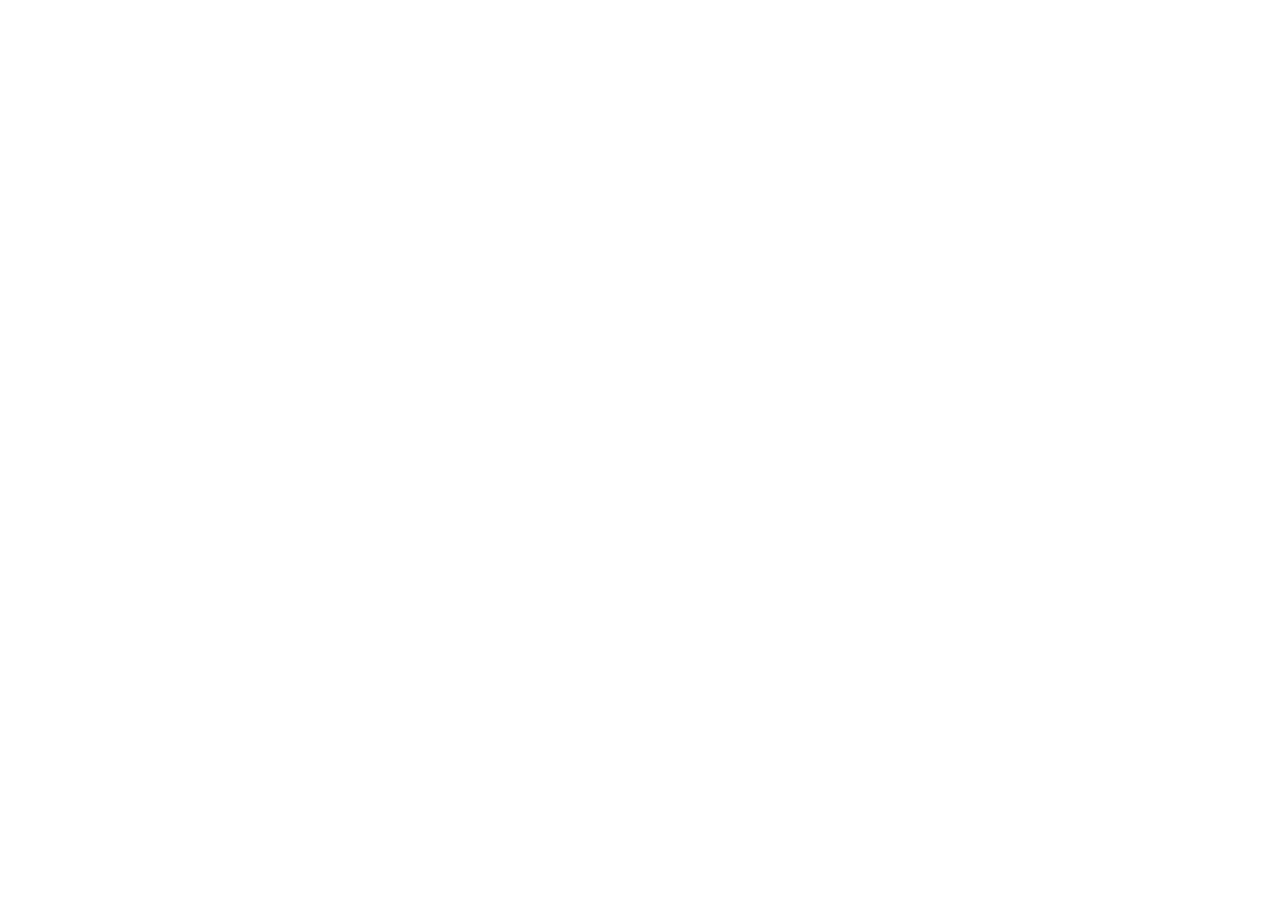
==== index.html @ 92e0805d "web protfolio" ====
<!DOCTYPE html>
<html lang="en">
<head>
    <meta charset="UTF-8">
    <meta name="viewport" content="width=device-width, initial-scale=1.0">
    <title>Web Devoloper Protfolio</title>
</head>
<body>
    <header>

    </header>

    
    <main>

    </main>

    
    <footer>

    </footer>
</body>
</html>
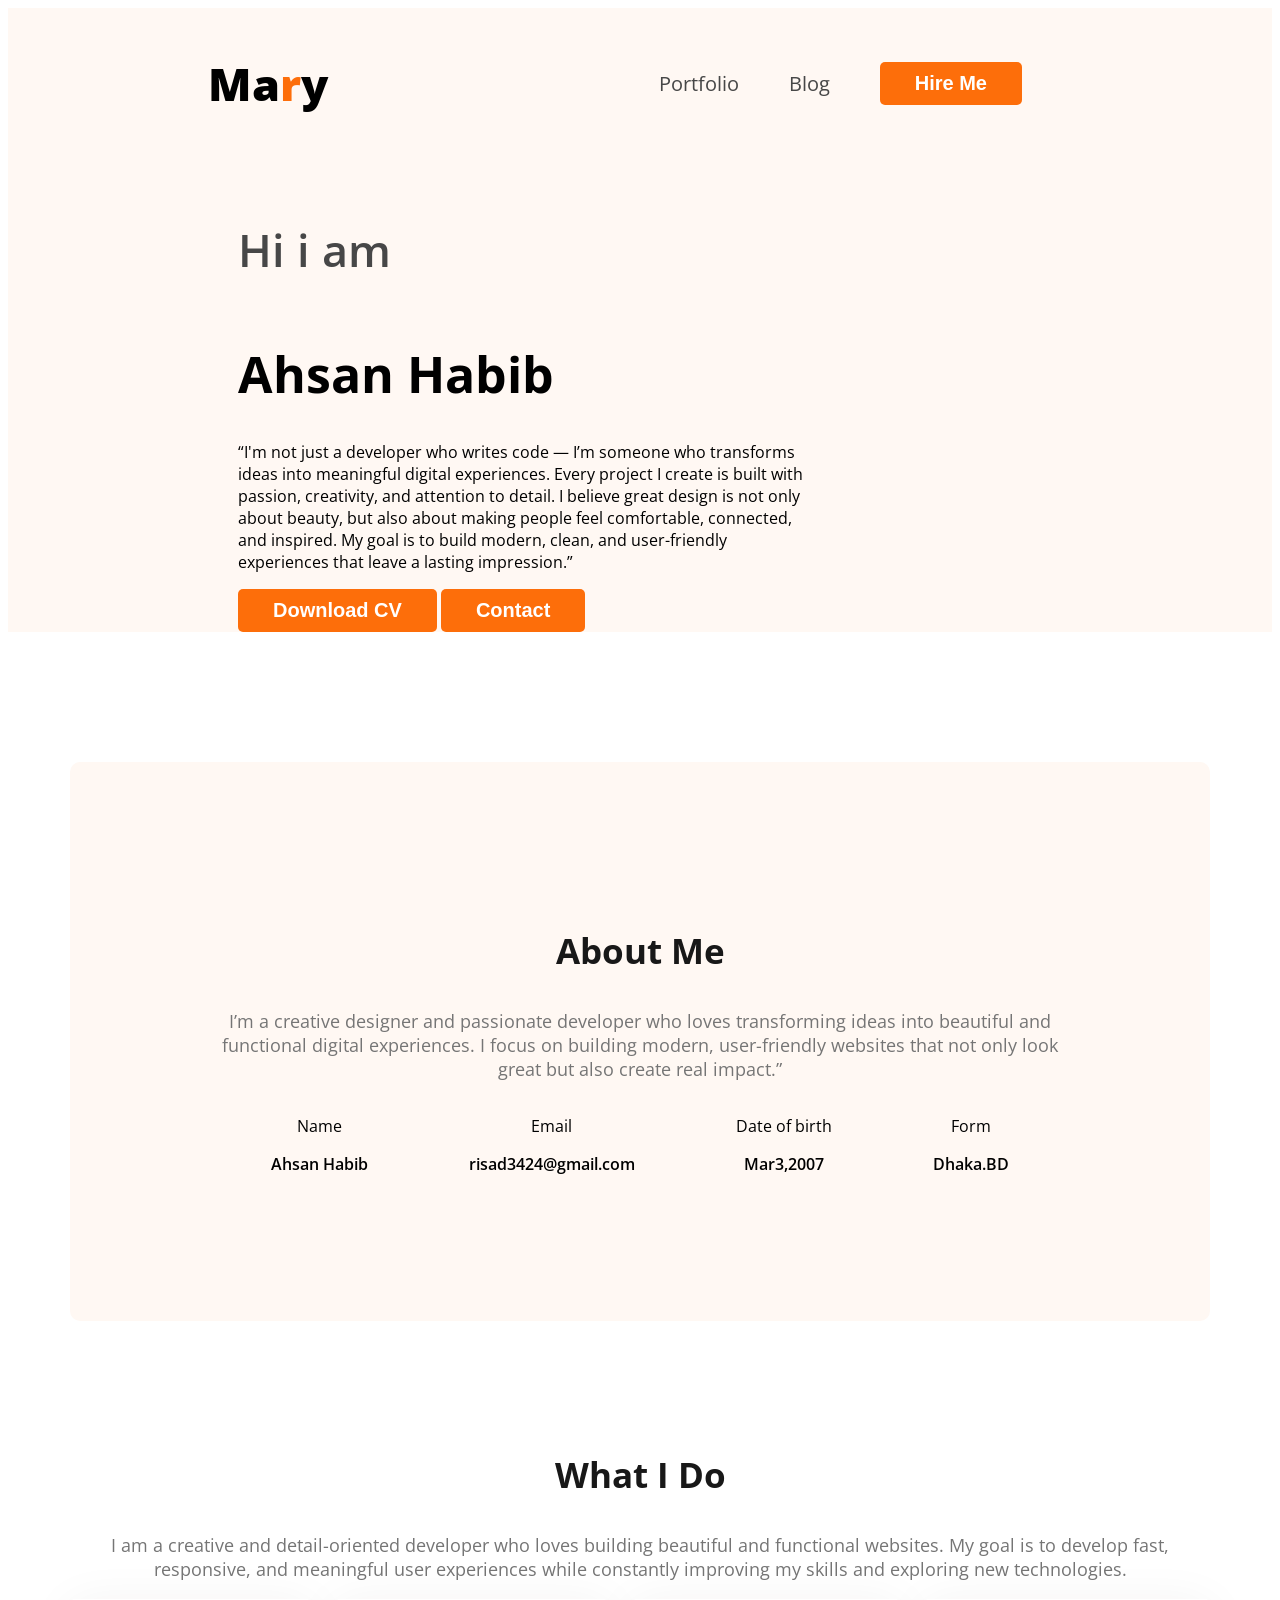
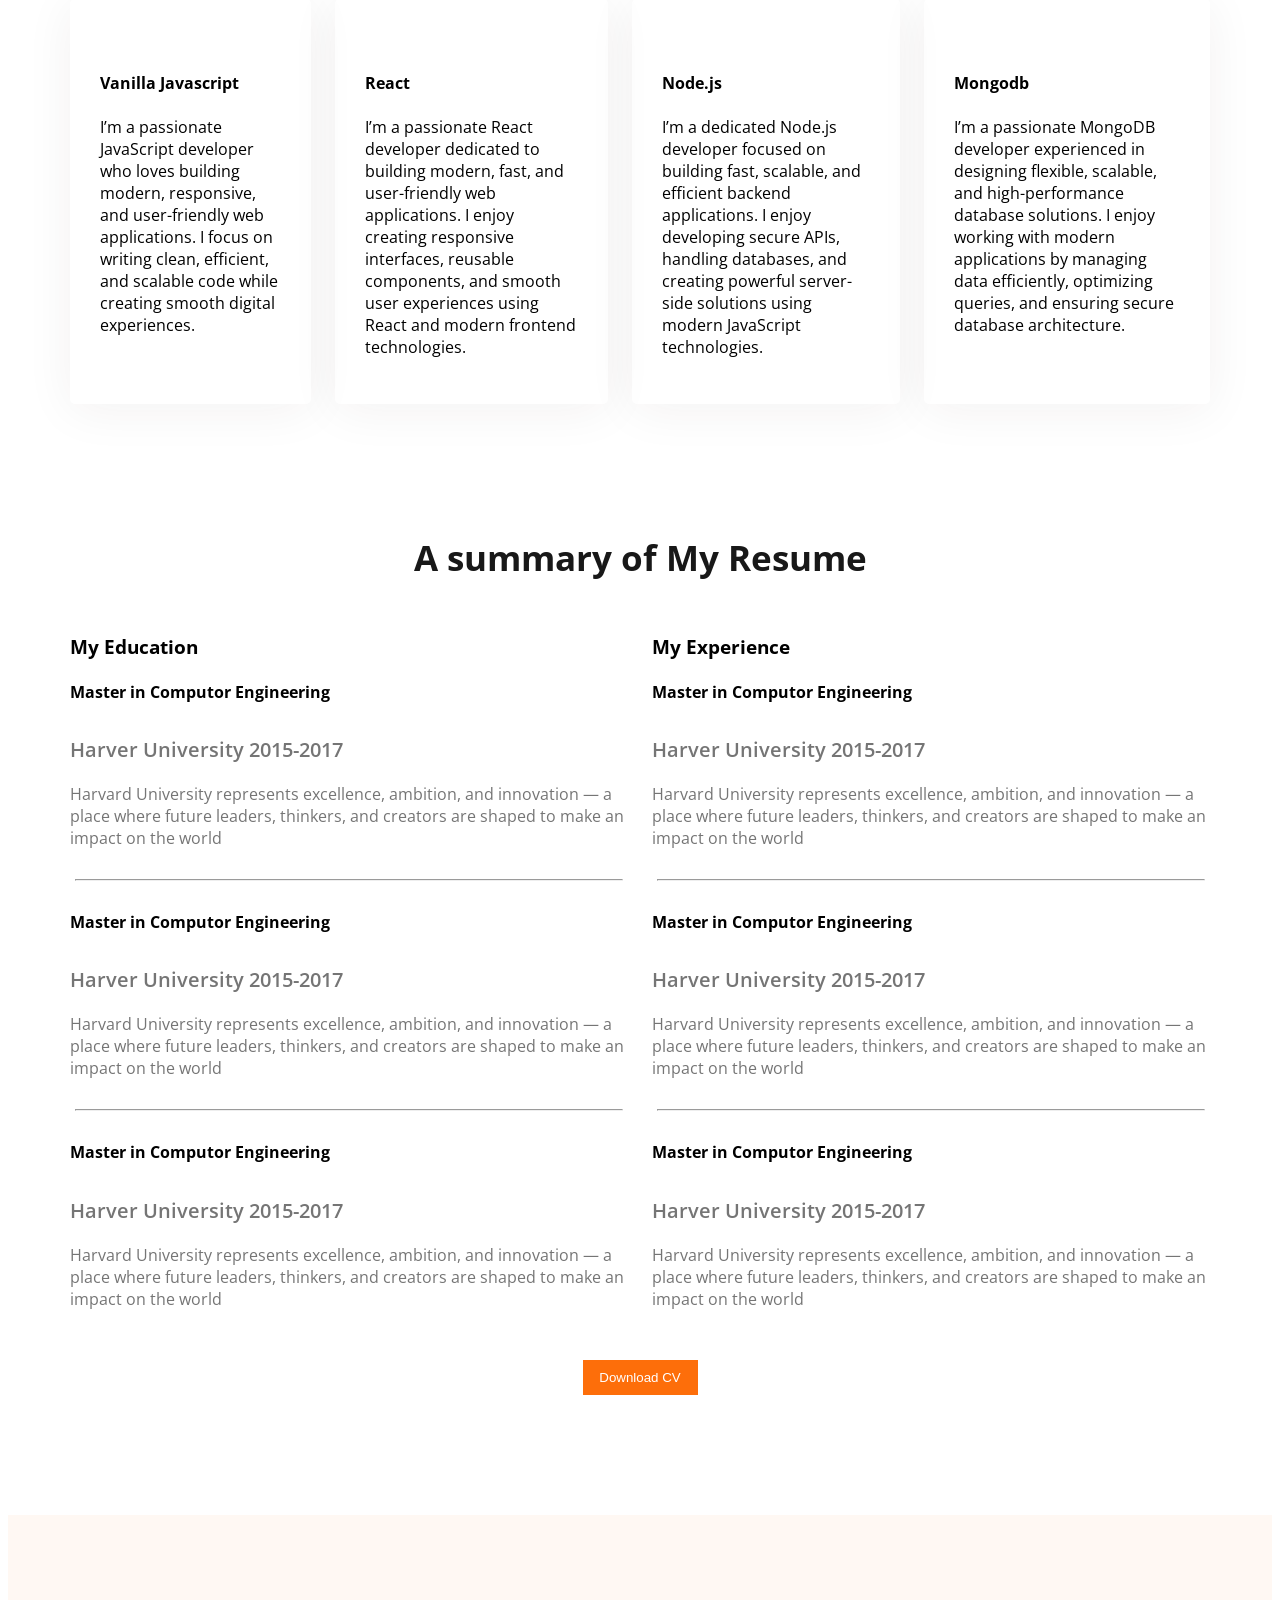
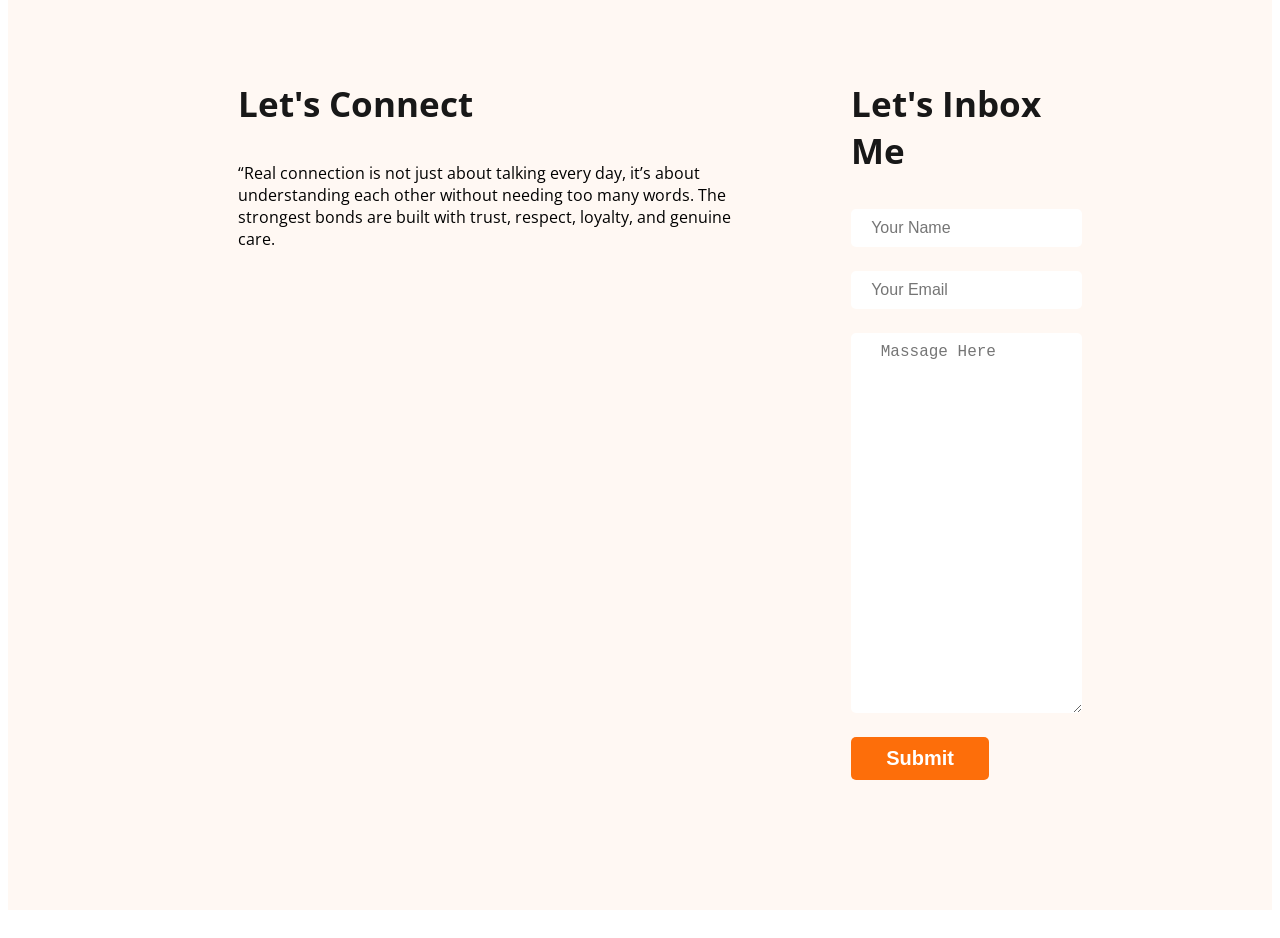
==== commit 993f98fa: "added final project" ====
--- a/index.html
+++ b/index.html
@@ -3,21 +3,168 @@
 <head>
     <meta charset="UTF-8">
     <meta name="viewport" content="width=device-width, initial-scale=1.0">
-    <title>Web Devoloper Protfolio</title>
+    <title>Web Protfolio</title>
+    <link rel="preconnect" href="https://fonts.googleapis.com">
+<link rel="preconnect" href="https://fonts.gstatic.com" crossorigin>
+<link href="https://fonts.googleapis.com/css2?family=Open+Sans:ital,wght@0,300..800;1,300..800&display=swap" rel="stylesheet">
+    <link rel="stylesheet" href="style.css">
+    <link rel="shortcut icon" href="/images/icons/facebook.png" type="image/x-icon">
 </head>
-<body>
-    <header>
-
+<body class="open-sans-normal">
+    <header class="header secondary-bg">
+        <nav>
+            <h3 class="nav-title">Ma<span class="text-primary">r</span>y</h3>
+            <ul>
+                <li><a class="dark-2" href="">Portfolio</a></li>
+                <li><a class="dark-2" href="">Blog</a></li>
+                <li><a href=""> <button class="btn-primary">Hire Me</button> </a></li>
+            </ul>
+        </nav>
+        <div class="banner">
+            <div class="banner-content">
+                <h4 class="banner-greetings dark-2">Hi i am</h4>
+                <h1 class="banner-title">Ahsan Habib</h1>
+                <p class="banner-description">
+                    “I'm not just a developer who writes code — I’m someone who transforms ideas into meaningful digital experiences. Every project I create is built with passion, creativity, and attention to detail. I believe great design is not only about beauty, but also about making people feel comfortable, connected, and inspired. My goal is to build modern, clean, and user-friendly experiences that leave a lasting impression.”
+                </p>
+                <button class="btn-primary">Download CV</button>
+                <button class="btn-primary">Contact</button>
+            </div>
+            <img src="/images/hardy.png" alt="">
+        </div>
     </header>
-
     
     <main>
+        <section class="About secondary-bg">
+            <h3 class="section-title">About Me</h3> 
+            <p class="section-description">
+                I’m a creative designer and passionate developer who loves transforming ideas into beautiful and functional digital experiences. I focus on building modern, user-friendly websites that not only look great but also create real impact.”
+            </p>
+            <div class="about-items">
+                <div class="about-item">
+                    <p class="item-title">Name </p>
+                    <p class="item-description">Ahsan Habib</p>
+                </div>
+                <div class="about-item">
+                    <p class="item-title">Email</p>
+                    <p class="item-description">risad3424@gmail.com</p>
+                </div>
+                <div class="about-item">
+                    <p class="item-title">Date of birth</p>
+                    <p class="item-description">Mar3,2007</p>
+                </div>
+                <div class="about-item">
+                    <p class="item-title">Form</p>
+                    <p class="item-description">Dhaka.BD</p>
+                </div>
+            </div>
 
+        </section>
+
+        <!--What is do section start-->
+        <section class="skills">
+            <h3 class="section-title text-center">What I Do</h3>
+            <p class="section-description text-center">I am a creative and detail-oriented developer who loves building beautiful and functional websites. My goal is to develop fast, responsive, and meaningful user experiences while constantly improving my skills and exploring new technologies.</p>
+
+            <div class="skills-conteiner">
+                <!--.skill*4>img+h4.skill-title+p.skill-description-->
+                <div class="skill">
+                    <img src="/images/icons/js.png" alt="">
+                    <h4 class="skill-title">Vanilla Javascript</h4>
+                    <p class="skill-description">I’m a passionate JavaScript developer who loves building modern, responsive, and user-friendly web applications. I focus on writing clean, efficient, and scalable code while creating smooth digital experiences.</p>
+                </div>
+                <div class="skill">
+                    <img src="/images/icons/react.png" alt="">
+                    <h4 class="skill-title">React</h4>
+                    <p class="skill-description">I’m a passionate React developer dedicated to building modern, fast, and user-friendly web applications. I enjoy creating responsive interfaces, reusable components, and smooth user experiences using React and modern frontend technologies.</p>
+                </div>
+                <div class="skill">
+                    <img src="/images/icons/nodejs.png" alt="">
+                    <h4 class="skill-title">Node.js</h4>
+                    <p class="skill-description">I’m a dedicated Node.js developer focused on building fast, scalable, and efficient backend applications. I enjoy developing secure APIs, handling databases, and creating powerful server-side solutions using modern JavaScript technologies. </p>
+                </div>
+                <div class="skill">
+                    <img src="/images/icons/mongo.png" alt="">
+                    <h4 class="skill-title">Mongodb</h4>
+                    <p class="skill-description">I’m a passionate MongoDB developer experienced in designing flexible, scalable, and high-performance database solutions. I enjoy working with modern applications by managing data efficiently, optimizing queries, and ensuring secure database architecture.</p>
+                </div>
+            </div>
+        </section>
+
+        <section class="resume">
+            <h3 class="section-title text-center">A summary of My Resume</h3>
+            <div class="resume-container">
+               <!--.resume-column*2>h3.resume-column-title+.experience*3>h4.experience-title+h5.experience-sub-title+experience-discription--> 
+               <div class="resume-column">
+                <h3 class="resume-column-title">My Education</h3>
+                    <div class="experience">
+                        <h4 class="experience-title">Master in Computor Engineering</h4>
+                        <h5 class="experience-sub-title">Harver University 2015-2017</h5>
+                        <div class="experience-discription">Harvard University represents excellence, ambition, and innovation — a place where future leaders, thinkers, and creators are shaped to make an impact on the world</div>
+                    </div>
+                <hr>
+                    <div class="experience">
+                        <h4 class="experience-title">Master in Computor Engineering</h4>
+                        <h5 class="experience-sub-title">Harver University 2015-2017</h5>
+                        <div class="experience-discription">Harvard University represents excellence, ambition, and innovation — a place where future leaders, thinkers, and creators are shaped to make an impact on the world</div>
+                    </div>
+                <hr>
+                    <div class="experience">
+                        <h4 class="experience-title">Master in Computor Engineering</h4>
+                        <h5 class="experience-sub-title">Harver University 2015-2017</h5>
+                        <div class="experience-discription">Harvard University represents excellence, ambition, and innovation — a place where future leaders, thinkers, and creators are shaped to make an impact on the world</div>
+                    </div>
+                    
+               
+               </div>
+                <div class="resume-column">
+                    <h3 class="resume-column-title">My Experience</h3>
+                    <div class="experience">
+                        <h4 class="experience-title">Master in Computor Engineering</h4>
+                        <h5 class="experience-sub-title">Harver University 2015-2017</h5>
+                        <div class="experience-discription">Harvard University represents excellence, ambition, and innovation — a place where future leaders, thinkers, and creators are shaped to make an impact on the world</div>
+                    </div>
+                    <hr>
+                    <div class="experience">
+                        <h4 class="experience-title">Master in Computor Engineering</h4>
+                        <h5 class="experience-sub-title">Harver University 2015-2017</h5>
+                        <div class="experience-discription">Harvard University represents excellence, ambition, and innovation — a place where future leaders, thinkers, and creators are shaped to make an impact on the world</div>
+                    </div>
+                    <hr>
+                    <div class="experience">
+                        <h4 class="experience-title">Master in Computor Engineering</h4>
+                        <h5 class="experience-sub-title">Harver University 2015-2017</h5>
+                        <div class="experience-discription">Harvard University represents excellence, ambition, and innovation — a place where future leaders, thinkers, and creators are shaped to make an impact on the world</div>
+                    </div>
+                </div>
+            </div>
+            <div class="text-center resume-download-cv">
+                 <button class="btn-prymary">Download CV</button>
+            </div>
+        </section>
     </main>
 
-    
-    <footer>
+    <footer class="secondary-bg">
+       <div class="footer-column">
+        <h3 class="section-title">Let's Connect</h3>
+        <p>“Real connection is not just about talking every day, it’s about understanding each other without needing too many words. The strongest bonds are built with trust, respect, loyalty, and genuine care.</p>
+        <div>
+            <a href=""><img src="images/icons/facebook.png" alt=""></a>
+            <a href=""><img src="images/icons/insta.png" alt=""></a>
+            <a href=""><img src="images/icons/twitter.png" alt=""></a>
+        </div>
+       </div>
+       <div class="footer-column">
+        <h3 class="section-title">Let's Inbox Me</h3>
+        <form action="">
+            <input type="text" name="" id="" placeholder="Your Name">
+            <input type="email" name="" id="" placeholder="Your Email">
+            <textarea name="" id="" cols="50" rows="20" placeholder=" Massage Here"></textarea>
+            <input class="btn-primary" type="submit" value="Submit">
 
+        </form>
+       </div>
     </footer>
 </body>
+
 </html>
--- a/style.css
+++ b/style.css
@@ -0,0 +1,183 @@
+
+    .open-sans-normal {
+  font-family: "Open Sans", sans-serif;
+  font-optical-sizing: auto;
+  font-style: normal;
+  font-variation-settings:
+    "wdth" 100;
+}
+
+/*shere style*/
+.secondary-bg{
+    background-color: #fff8f3;
+
+}
+.text-primary{
+    color: #fd6e0a;
+}
+.dark-2{
+    color: #474747;
+}
+.btn-primary{
+    background-color: #fd6e0a;
+    font-weight:bold; 
+    font-size: 20px;
+    color: white;
+    border: none;
+    padding: 10px 35px;
+    border-radius: 5px
+}
+.section-title{
+    font-size: 35px;
+    font-weight: bold;
+    color:#181818;
+}
+
+.section-description{
+    font-size: 18px;
+    color: #757575;
+}
+.text-center{
+    text-align: center;
+}
+
+/*header*/
+.header{
+    background-image: url(/images/developer.png),url(/images/header_bg.png);
+    background-repeat: no-repeat;
+    background-position:top left,bottom right ;
+}
+/*nav styles*/
+nav{
+    display: flex;
+    align-items: center;
+    justify-content: space-between;
+    margin: 0px 200px;
+}
+.nav-title{
+    font-weight: 800;
+    font-size: 45px;
+}
+
+nav ul{
+    display:flex ;
+    align-items: center;
+}
+nav ul li{
+    list-style:none ;
+    margin-right:50px ;
+}
+nav li a{
+    text-decoration: none;
+    font-size: 20px;
+}
+/*banner styles*/
+
+.banner{
+    display: flex;
+    justify-content: space-between;
+    margin: 0 35px 0px 230px;
+}
+.banner-content{
+    max-width: 580px;
+}
+.banner-greetings{
+    font-size: 45px;
+    font-weight: 600;
+}
+.banner-title{
+    font-weight: bold;
+    font-size: 50px;
+}
+.image-profile-pic{
+    width: 580px;
+}
+
+/*main styles*/
+main{
+    max-width: 1140px;
+    margin: 0 auto;
+}
+
+main section{
+     margin-top:130px;
+     margin-bottom: 120px;
+}
+/*About styles*/
+.About{
+    border-radius: 10px;
+    padding: 130px 150px;
+    text-align: center;
+   
+}
+
+.about-items{
+    display: flex;
+    justify-content: space-around;
+    
+}
+.item-description{
+    font-weight: 600;
+}
+/*skllis section styles*/
+.skills-conteiner{
+    display:flex;
+    gap: 24px;
+}
+.skill{
+    padding:30px ;
+    border-radius: 5px;
+    box-shadow: 0px 6px 50px 0px rgba(49, 41, 41, 0.06);
+}
+
+
+/*resume section styles*/
+.resume-container{
+    display:flex;
+    gap: 24px;
+}
+.experience-sub-title{
+    font-size: 20px;
+    font-weight: 600;
+    margin-bottom:20px;
+}
+.experience-discription,.experience-sub-title{
+    color: #757575;
+}
+.resume hr{
+    margin: 30px 5px;
+}
+.resume-download-cv{
+    margin-top: 50px;
+}
+.text-center button{
+    background-color:  #fd6e0a;
+    color: white;
+    width: 115px;
+    height:35px;
+    border: none;
+}
+
+/* footer styles */
+
+footer{
+    background-color: #FFF8F3;
+    padding: 130px 230px;
+
+    display: flex;
+    gap: 100px;
+}
+.footer-cloumn{
+ width: 50%;
+}
+footer input[type="text"], footer input[type="email"],footer textarea{
+    
+    border-radius: 5px;
+    background-color: white;
+    display: block;
+    width: 100%;
+    padding: 10px 20px;
+    margin-bottom: 24px;
+    border: none;
+    font-size: 16px;
+}
